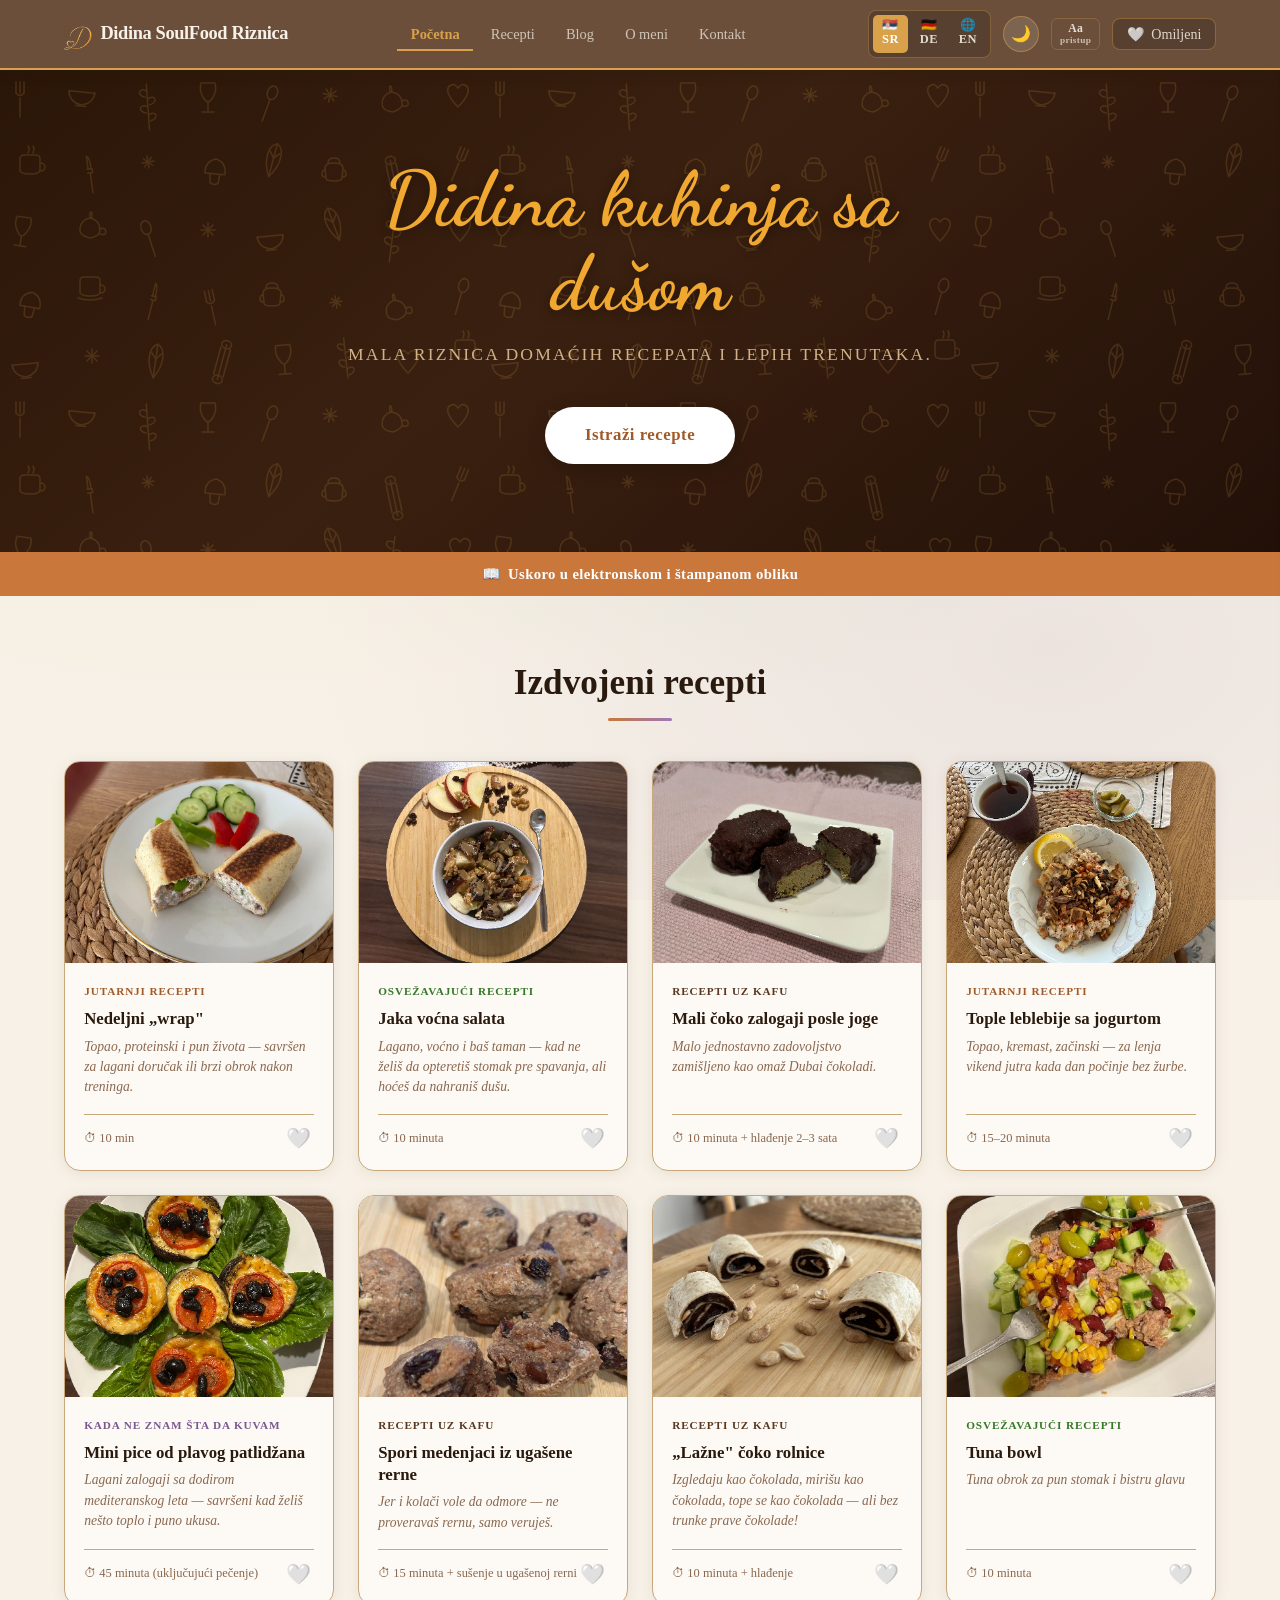
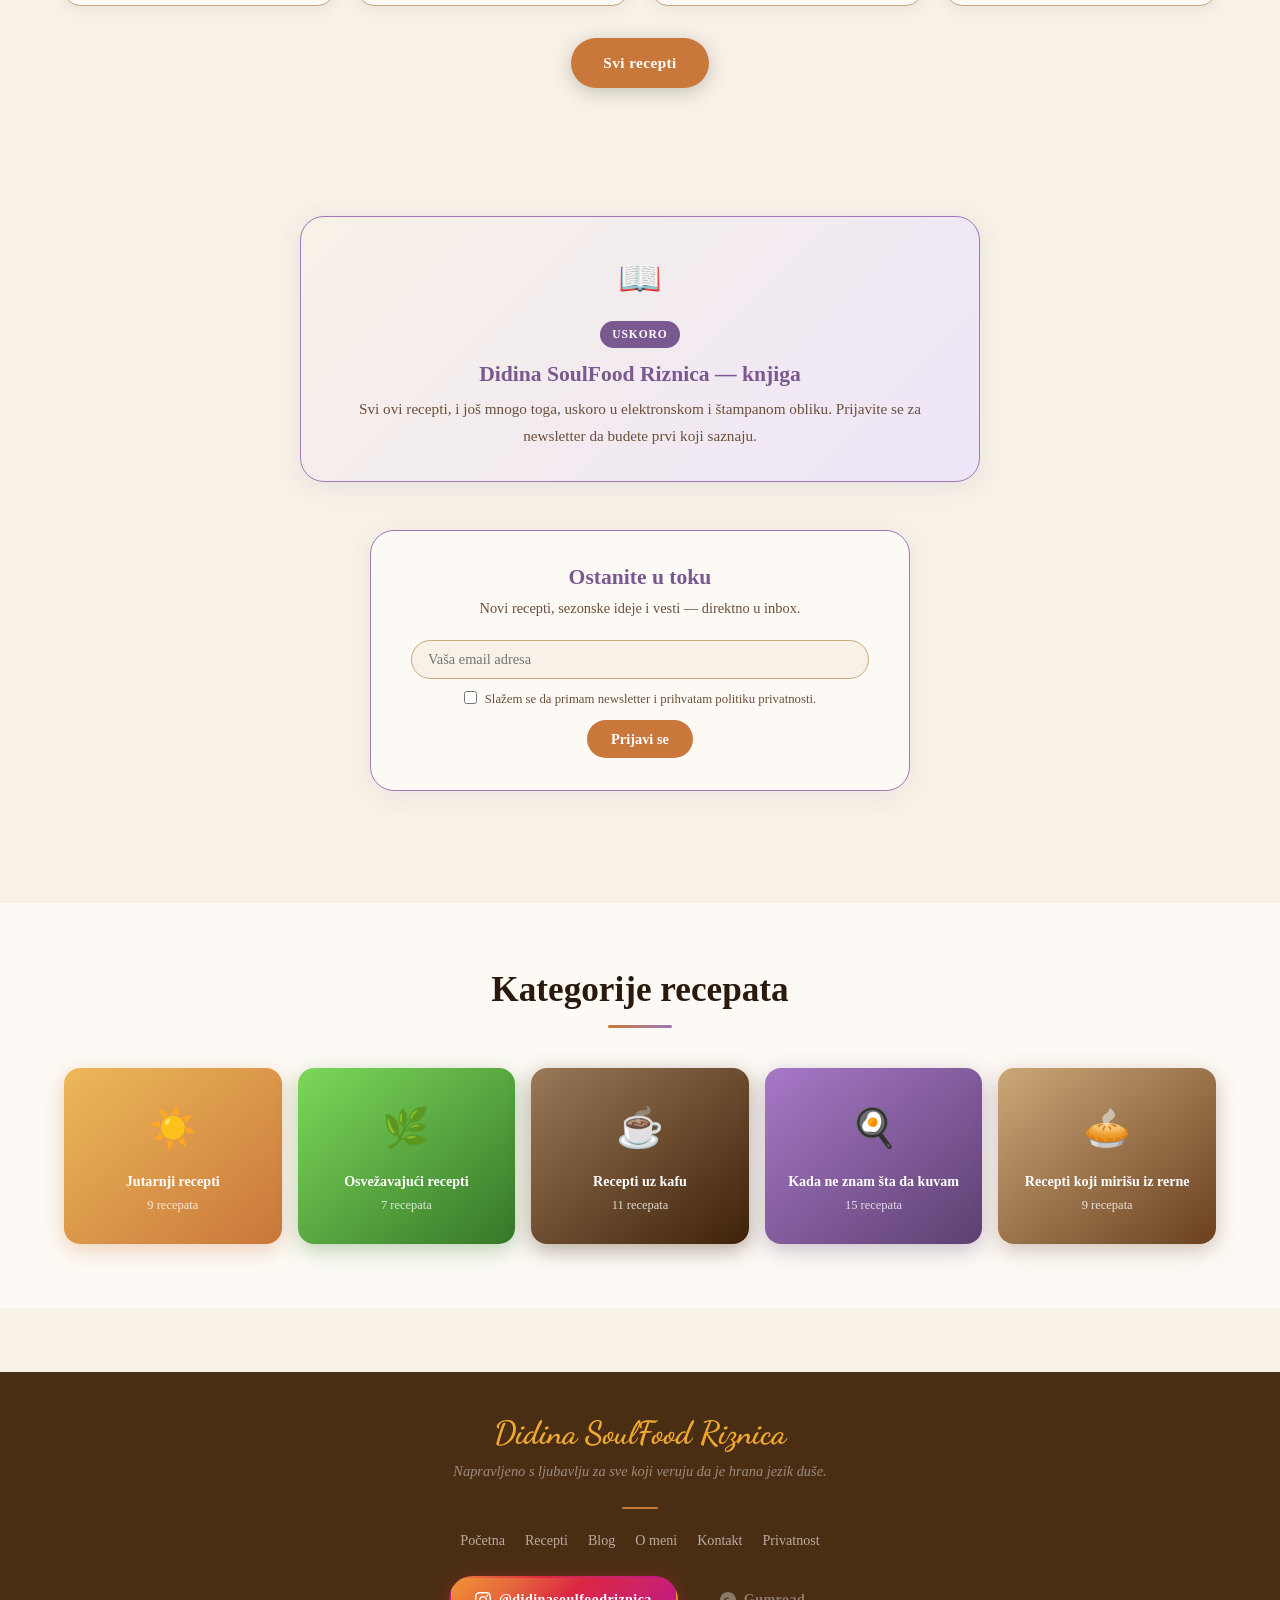
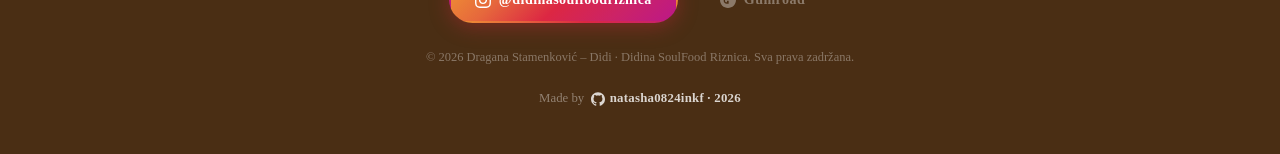
==== index.html @ 76495c23 "deploy: natasha0824inkf/didina-soulfood-riznica@56d31d693832c841f459e941beb4d8471bcb9525" ====
<!DOCTYPE html>
<html lang="sr">
<head>
  <meta charset="UTF-8">
  <meta name="viewport" content="width=device-width, initial-scale=1.0">
  <title>Didina SoulFood Riznica</title>
  <meta name="description" content="Mala riznica domaćih recepata i lepih trenutaka.">
  <link rel="preconnect" href="https://fonts.googleapis.com">
  <link rel="preconnect" href="https://fonts.gstatic.com" crossorigin>
  <link href="https://fonts.googleapis.com/css2?family=Dancing+Script:wght@700&display=swap" rel="stylesheet">
  <link rel="stylesheet" href="css/style.css?v=14">
  <link rel="stylesheet" href="css/responsive.css?v=56d31d693832c841f459e941beb4d8471bcb9525">
  <script>if(localStorage.getItem('didina-theme')==='dark'||(!localStorage.getItem('didina-theme')&&window.matchMedia('(prefers-color-scheme:dark)').matches))document.documentElement.classList.add('dark-mode');</script>
  <style>.site-header{background:#6B4F3A;border-bottom:2px solid #D8A14A;position:sticky;top:0;z-index:100}.nav-links a{color:rgba(247,241,231,.72);border-bottom:2px solid transparent}.nav-links a.active{color:#D8A14A;border-bottom-color:#D8A14A;font-weight:600}html.dark-mode .site-header{background:#1A1208}</style>
</head>
<body>

<!-- HEADER -->
<header class="site-header">
  <nav class="nav-container">
    <a href="index.html" class="nav-logo" aria-label="Didina SoulFood Riznica">
      <img src="assets/images/logo.svg?v=56d31d693832c841f459e941beb4d8471bcb9525" alt="" class="nav-logo-img" aria-hidden="true">
      <span class="nav-logo-main">Didina SoulFood Riznica</span>
    </a>

    <button class="hamburger" id="hamburger" aria-label="Meni" aria-expanded="false">
      <span class="hamburger-line"></span>
      <span class="hamburger-line"></span>
      <span class="hamburger-line"></span>
    </button>

    <ul class="nav-links" id="navLinks">
      <li><a href="index.html"   class="active" data-i18n="nav_home">Početna</a></li>
      <li><a href="recipes.html" data-i18n="nav_recipes">Recepti</a></li>
      <li><a href="blog.html"    data-i18n="nav_blog">Blog</a></li>
      <li><a href="about.html"   data-i18n="nav_about">O meni</a></li>
      <li><a href="contact.html" data-i18n="nav_contact">Kontakt</a></li>
    </ul>

    <div class="nav-right">
      <div class="lang-switcher" role="group" aria-label="Izbor jezika">
        <button class="lang-btn active" data-lang="sr"><span class="lang-flag">🇷🇸</span>SR</button>
        <button class="lang-btn"        data-lang="de"><span class="lang-flag">🇩🇪</span>DE</button>
        <button class="lang-btn"        data-lang="en"><span class="lang-flag">🌐</span>EN</button>
      </div>
      <button class="theme-toggle" aria-label="Toggle theme">🌙</button>
      <div class="a11y-wrap">
        <button class="a11y-btn" id="a11yBtn" aria-label="Accessibility options" aria-expanded="false" aria-controls="a11yPanel">
          <span class="a11y-icon">Aa</span>
          <span class="a11y-sub" data-i18n="a11y_btn_label">pristup</span>
        </button>
        <div class="a11y-panel" id="a11yPanel" role="dialog" aria-label="Accessibility options">
          <div class="a11y-panel-title" data-i18n="a11y_panel_title">Pristupačnost</div>
          <div class="a11y-font-row">
            <span class="a11y-font-label" data-i18n="a11y_font_size">Veličina teksta</span>
            <div class="a11y-font-pills">
              <button class="a11y-font-pill sm" data-size="sm" aria-label="Small text">A</button>
              <button class="a11y-font-pill md active" data-size="md" aria-label="Medium text">A</button>
              <button class="a11y-font-pill lg" data-size="lg" aria-label="Large text">A</button>
            </div>
          </div>
          <div class="a11y-toggle-row">
            <span class="a11y-toggle-icon" aria-hidden="true">🎨</span>
            <div class="a11y-toggle-text">
              <div class="a11y-toggle-name" data-i18n="a11y_colorblind">Mod za daltoniste</div>
              <div class="a11y-toggle-desc" data-i18n="a11y_colorblind_desc">Bez crveno-zelenih kontrasta</div>
            </div>
            <button class="a11y-switch" id="colorblindSwitch" role="switch" aria-checked="false"></button>
          </div>
          <div class="a11y-toggle-row">
            <span class="a11y-toggle-icon" aria-hidden="true">🧘</span>
            <div class="a11y-toggle-text">
              <div class="a11y-toggle-name" data-i18n="a11y_focus">Fokus mod</div>
              <div class="a11y-toggle-desc" data-i18n="a11y_focus_desc">Manje smetnji, lakše čitanje</div>
            </div>
            <button class="a11y-switch" id="fokusSwitch" role="switch" aria-checked="false"></button>
          </div>
          <div class="a11y-panel-note" data-i18n="a11y_saved">Podešavanja se čuvaju automatski.</div>
        </div>
      </div>
      <button class="favorites-btn" aria-label="Omiljeni recepti">
        🤍 <span class="favorites-btn-label" data-i18n="nav_favorites">Omiljeni</span>
        <span class="fav-count" aria-live="polite">0</span>
      </button>
    </div>
  </nav>
</header>

<!-- HERO -->
<section class="hero" aria-label="Naslovna sekcija">
  <div class="hero-content">
    <h1 data-i18n="hero_title">Didina SoulFood Riznica</h1>
    <p class="hero-subtitle" data-i18n="hero_subtitle">Mala riznica domaćih recepata i lepih trenutaka.</p>
    <a href="recipes.html" class="hero-cta" data-i18n="hero_cta">Istraži recepte</a>
  </div>
</section>

<div class="book-teaser-bar">
  <span>📖</span>
  <span data-i18n="book_teaser">Uskoro u elektronskom i štampanom obliku</span>
</div>

<!-- FEATURED RECIPES -->
<section class="section" aria-labelledby="featured-heading">
  <div class="container">
    <div class="section-title">
      <h2 id="featured-heading" data-i18n="featured_title">Izdvojeni recepti</h2>
    </div>
    <div class="recipe-grid" id="featuredGrid"></div>
    <div style="text-align:center;margin-top:2rem">
      <a href="recipes.html" class="hero-cta" style="background:var(--coral);color:#fff;font-size:.95rem;padding:.75rem 2rem" data-i18n="all_recipes">Svi recepti</a>
    </div>
  </div>
</section>

<!-- BOOK BANNER + NEWSLETTER -->
<section class="section">
  <div class="container">
    <div class="book-banner">
      <div class="book-banner-emoji">📖</div>
      <div class="book-banner-badge" data-i18n="book_coming">Uskoro</div>
      <h3 data-i18n="book_title">Didina SoulFood Riznica — knjiga</h3>
      <p data-i18n="book_desc">Svi ovi recepti, i još mnogo toga, uskoro u elektronskom i štampanom obliku. Prijavite se za newsletter da budete prvi koji saznaju.</p>
    </div>
    <div class="newsletter-section">
      <h3 data-i18n="newsletter_title">Ostanite u toku</h3>
      <p data-i18n="newsletter_desc">Novi recepti, sezonske ideje i vesti — direktno u inbox.</p>
      <form class="newsletter-form" id="newsletterForm"
            action="https://eb92a696.sibforms.com/serve/[base64]"
            method="POST"
            data-type="subscription">
        <input type="email" class="newsletter-input" name="EMAIL"
               data-i18n-placeholder="newsletter_placeholder" placeholder="Vaša email adresa" required>
        <input type="text" name="email_address_check" value="" style="display:none">
        <input type="hidden" name="locale" value="de">
        <div class="form-success newsletter-success" id="newsletterSuccess" role="alert" style="display:none"></div>
        <label class="newsletter-gdpr">
          <input type="checkbox" name="CAPTCHA" value="1" required>
          <span data-i18n="newsletter_gdpr">Slažem se da primam newsletter i prihvatam politiku privatnosti.</span>
        </label>
        <button type="submit" class="newsletter-btn" data-i18n="newsletter_btn">Prijavi se</button>
      </form>
    </div>
  </div>
</section>

<!-- CATEGORIES -->
<section class="section" style="background:var(--warm-white)" aria-labelledby="categories-heading">
  <div class="container">
    <div class="section-title">
      <h2 id="categories-heading" data-i18n="categories_title">Kategorije recepata</h2>
    </div>
    <div class="categories-grid" id="categoriesGrid"></div>
  </div>
</section>

<!-- FOOTER -->
<footer class="site-footer">
  <div class="footer-content">
    <div class="footer-logo">Didina SoulFood Riznica</div>
    <p class="footer-tagline" data-i18n="footer_text">Napravljeno s ljubavlju za sve koji veruju da je hrana jezik duše.</p>
    <div class="footer-divider"></div>
    <nav class="footer-nav" aria-label="Footer navigacija">
      <a href="index.html"   data-i18n="nav_home">Početna</a>
      <a href="recipes.html" data-i18n="nav_recipes">Recepti</a>
      <a href="blog.html"    data-i18n="nav_blog">Blog</a>
      <a href="about.html"   data-i18n="nav_about">O meni</a>
      <a href="contact.html" data-i18n="nav_contact">Kontakt</a>
      <a href="privacy.html" data-i18n="nav_privacy">Privatnost</a>
    </nav>
    <div class="footer-social">
      <a href="https://www.instagram.com/didinasoulfoodriznica" target="_blank" rel="noopener" class="footer-social-link">
        <svg width="16" height="16" viewBox="0 0 24 24" fill="currentColor"><path d="M12 2.163c3.204 0 3.584.012 4.85.07 3.252.148 4.771 1.691 4.919 4.919.058 1.265.069 1.645.069 4.849 0 3.205-.012 3.584-.069 4.849-.149 3.225-1.664 4.771-4.919 4.919-1.266.058-1.644.07-4.85.07-3.204 0-3.584-.012-4.849-.07-3.26-.149-4.771-1.699-4.919-4.92-.058-1.265-.07-1.644-.07-4.849 0-3.204.013-3.583.07-4.849.149-3.227 1.664-4.771 4.919-4.919 1.266-.057 1.645-.069 4.849-.069zm0-2.163c-3.259 0-3.667.014-4.947.072-4.358.2-6.78 2.618-6.98 6.98-.059 1.281-.073 1.689-.073 4.948 0 3.259.014 3.668.072 4.948.2 4.358 2.618 6.78 6.98 6.98 1.281.058 1.689.072 4.948.072 3.259 0 3.668-.014 4.948-.072 4.354-.2 6.782-2.618 6.979-6.98.059-1.28.073-1.689.073-4.948 0-3.259-.014-3.667-.072-4.947-.196-4.354-2.617-6.78-6.979-6.98-1.281-.059-1.69-.073-4.949-.073zm0 5.838c-3.403 0-6.162 2.759-6.162 6.162s2.759 6.163 6.162 6.163 6.162-2.759 6.162-6.163c0-3.403-2.759-6.162-6.162-6.162zm0 10.162c-2.209 0-4-1.79-4-4 0-2.209 1.791-4 4-4s4 1.791 4 4c0 2.21-1.791 4-4 4zm6.406-11.845c-.796 0-1.441.645-1.441 1.44s.645 1.44 1.441 1.44c.795 0 1.439-.645 1.439-1.44s-.644-1.44-1.439-1.44z"/></svg>
        @didinasoulfoodriznica
      </a>
      <a href="javascript:void(0)" class="footer-social-link" style="opacity:.5;cursor:default" aria-label="Gumroad">
        <svg width="16" height="16" viewBox="0 0 24 24" fill="currentColor"><path d="M12 0C5.373 0 0 5.373 0 12s5.373 12 12 12 12-5.373 12-12S18.627 0 12 0zm.5 17.5H10c-2.485 0-4.5-2.015-4.5-4.5S7.515 8.5 10 8.5h2.5v2H10c-1.381 0-2.5 1.119-2.5 2.5S8.619 15.5 10 15.5h.5V13H13v4.5h-.5z"/></svg>
        Gumroad
      </a>

    </div>
    <p class="footer-copy">© 2026 Dragana Stamenković – Didi · Didina SoulFood Riznica. <span data-i18n="footer_rights">Sva prava zadržana.</span></p>
    <div class="footer-powered">
      Made by
      <a href="https://github.com/natasha0824inkf" target="_blank" rel="noopener">
        <svg width="14" height="14" viewBox="0 0 24 24" fill="currentColor"><path d="M12 .297c-6.63 0-12 5.373-12 12 0 5.303 3.438 9.8 8.205 11.385.6.113.82-.258.82-.577 0-.285-.01-1.04-.015-2.04-3.338.724-4.042-1.61-4.042-1.61C4.422 18.07 3.633 17.7 3.633 17.7c-1.087-.744.084-.729.084-.729 1.205.084 1.838 1.236 1.838 1.236 1.07 1.835 2.809 1.305 3.495.998.108-.776.417-1.305.76-1.605-2.665-.3-5.466-1.332-5.466-5.93 0-1.31.465-2.38 1.235-3.22-.135-.303-.54-1.523.105-3.176 0 0 1.005-.322 3.3 1.23.96-.267 1.98-.399 3-.405 1.02.006 2.04.138 3 .405 2.28-1.552 3.285-1.23 3.285-1.23.645 1.653.24 2.873.12 3.176.765.84 1.23 1.91 1.23 3.22 0 4.61-2.805 5.625-5.475 5.92.42.36.81 1.096.81 2.22 0 1.606-.015 2.896-.015 3.286 0 .315.21.69.825.57C20.565 22.092 24 17.592 24 12.297c0-6.627-5.373-12-12-12"/></svg>
        natasha0824inkf · 2026
      </a>
    </div>
  </div>
</footer>

<!-- FAVORITES PANEL -->
<aside class="favorites-panel" id="favoritesPanel" aria-label="Omiljeni recepti">
  <div class="favorites-panel-header">
    <span class="favorites-panel-title" data-i18n="favorites_title">Moji omiljeni recepti</span>
    <button class="close-favorites-btn" id="closeFavPanel" aria-label="Zatvori">×</button>
  </div>
  <div class="favorites-list" id="favoritesList"></div>
</aside>

<!-- MODAL -->
<div class="modal-overlay" id="modalOverlay" role="dialog" aria-modal="true" aria-labelledby="modalTitle">
  <div class="modal" tabindex="-1">
    <div class="modal-header">
      <button class="modal-close" id="closeModal" aria-label="Zatvori recept">×</button>
      <div class="modal-category-badge" id="modalCategory"></div>
      <h2 class="modal-title" id="modalTitle"></h2>
      <p class="modal-subtitle" id="modalSubtitle"></p>
    </div>
    <div id="modalHeroImage" class="modal-hero-image" hidden></div>
    <div class="modal-body">
      <div class="modal-meta-item" id="modalTime"></div>
      <blockquote class="modal-comment" id="modalComment" hidden></blockquote>
      <h3 class="modal-section-title" data-i18n="ingredients">Sastojci</h3>
      <ul class="ingredients-list" id="modalIngredients"></ul>
      <h3 class="modal-section-title" data-i18n="instructions">Priprema</h3>
      <ol class="instructions-list" id="modalInstructions"></ol>
      <div class="modal-actions">
        <button class="modal-fav-btn" id="modalFavBtn">🤍 <span data-i18n="add_favorite">Dodaj u omiljene</span></button>
        <button class="modal-share-btn" id="modalShareBtn">↗ <span data-i18n="share_recipe">Podeli recept</span></button>
      </div>
      <div class="modal-nav">
        <button class="modal-nav-btn" id="modalPrevBtn">← <span data-i18n="prev_recipe">Prethodni</span></button>
        <button class="modal-nav-btn" id="modalNextBtn"><span data-i18n="next_recipe">Sledeći</span> →</button>
      </div>
    </div>
  </div>
</div>

<script src="js/translations.js?v=4"></script>
<script src="js/recipes-data.js?v=3"></script>
<script src="js/main.js?v=3"></script>
</body>
</html>
---- css/style.css ----
/* ---- DESIGN TOKENS ---- */
:root {
  --coral:       #C9773A;
  --coral-light: #D8A14A;
  --coral-dark:  #A05A28;
  --coral-bg:    #EFE6D6;
  --plum:        #7A5890;
  --plum-light:  #9E78B8;
  --plum-dark:   #5D4070;
  --plum-bg:     #EEE5F8;
  --teal:        #4FA83A;
  --teal-light:  #6DC255;
  --teal-dark:   #357828;
  --teal-bg:     #C8EABC;
  --cream:       #F7F1E7;
  --warm-white:  #FDFAF5;
  --text-dark:   #2A1A0E;
  --text-mid:    #6B4F3A;
  --text-light:  #8A6850;
  --border:      #C8A87A;
  --shadow-sm:   0 2px 12px rgba(42,26,14,.10);
  --shadow-md:   0 6px 30px rgba(42,26,14,.16);
  --shadow-lg:   0 16px 56px rgba(42,26,14,.24);
  --r-sm:  8px;
  --r-md:  16px;
  --r-lg:  24px;
  --ease:  .25s ease;
}

/* ---- DARK MODE (class-based — set by JS, follows system or manual toggle) ---- */
html.dark-mode {
  --coral:       #D8814A;
  --coral-light: #E8A050;
  --coral-dark:  #B06030;
  --coral-bg:    #2A1E10;
  --plum:        #9E78B8;
  --plum-light:  #B898D0;
  --plum-dark:   #7A5890;
  --plum-bg:     #1E1228;
  --teal:        #7DD862;
  --teal-light:  #9AE882;
  --teal-dark:   #5AB840;
  --teal-bg:     #152E10;
  --cream:       #1A1208;
  --warm-white:  #221808;
  --text-dark:   #F0E8D8;
  --text-mid:    #C8A070;
  --text-light:  #9A7850;
  --border:      #3A2810;
  --shadow-sm:   0 2px 12px rgba(0,0,0,.40);
  --shadow-md:   0 6px 30px rgba(0,0,0,.55);
  --shadow-lg:   0 16px 56px rgba(0,0,0,.70);
}

html.dark-mode .site-header { background: #1A1208; border-bottom-color: var(--coral-light); }

html.dark-mode .hero {
  background: linear-gradient(140deg, #180C04 0%, #221008 45%, #120804 100%);
}
html.dark-mode .page-hero-recipes { background: linear-gradient(140deg, #180C04, #221008 55%, #120804); }
html.dark-mode .page-hero-about   { background: linear-gradient(140deg, #120804, #180C04 55%, #221008); }
html.dark-mode .page-hero-contact { background: linear-gradient(140deg, #221008, #180C04 60%, #0E0602); }
html.dark-mode .page-hero-blog    { background: linear-gradient(140deg, #180C04, #221008 55%, #120804); }

html.dark-mode .cat-card-morning    { background: linear-gradient(140deg, #C07838, #5A2E08); box-shadow: 0 6px 22px rgba(192,120,56,.22); }
html.dark-mode .cat-card-refreshing { background: linear-gradient(140deg, #5DA840, #1E4010); box-shadow: 0 6px 22px rgba(93,168,64,.28); }
html.dark-mode .cat-card-coffee     { background: linear-gradient(140deg, #705040, #2A1408); box-shadow: 0 6px 22px rgba(0,0,0,.40); }
html.dark-mode .cat-card-dunno      { background: linear-gradient(140deg, #8860A8, #3A2050); box-shadow: 0 6px 22px rgba(93,64,112,.28); }
html.dark-mode .cat-card-oven       { background: linear-gradient(140deg, #A07848, #4A2808); box-shadow: 0 6px 22px rgba(106,64,32,.25); }

html.dark-mode .recipe-card          { background: #221808; border-color: var(--border); }
html.dark-mode .search-filter-bar    { background: #221808; border-color: var(--border); }
html.dark-mode .search-input         { background: #1A1208; color: var(--text-dark); border-color: var(--border); }
html.dark-mode .about-block          { background: #221808; border-color: var(--border); }
html.dark-mode .contact-form         { background: #221808; border-color: var(--border); }
html.dark-mode .form-input,
html.dark-mode .form-textarea        { background: #1A1208; color: var(--text-dark); border-color: var(--border); }
html.dark-mode .modal                { background: #221808; }
html.dark-mode .modal-header         { border-bottom-color: var(--border); }
html.dark-mode .modal-close          { background: #1A1208; border-color: var(--border); color: var(--text-dark); }
html.dark-mode .favorites-panel      { background: #221808; border-left-color: var(--border); }
html.dark-mode .fav-item             { border-bottom-color: var(--border); }
html.dark-mode .value-item           { background: #1A1208; border-color: var(--border); }
html.dark-mode .filter-btn           { background: #221808; border-color: var(--border); color: var(--text-dark); }
html.dark-mode .lang-switcher        { background: #1A1208; border-color: var(--border); }
html.dark-mode .favorites-btn        { background: var(--teal-bg); border-color: var(--teal-dark); }
html.dark-mode .contact-social-notion { background: #2A2010; }
html.dark-mode .form-success         { background: var(--teal-bg); border-color: var(--teal-dark); color: var(--teal-light); }
/* Footer keeps a true-dark background regardless of theme */
html.dark-mode .site-footer          { background: #2A1608; }
html.dark-mode .newsletter-section   { background: #180E24; border-color: var(--plum-dark); box-shadow: 0 4px 24px rgba(122,88,144,.15); }
html.dark-mode .newsletter-section h3 { color: var(--plum-light); }
html.dark-mode .newsletter-input     { background: #120A1E; color: var(--text-dark); border-color: var(--plum-dark); }
html.dark-mode .book-banner          { background: linear-gradient(135deg, #1E1228, #120A1E); border-color: var(--plum-dark); box-shadow: 0 4px 24px rgba(122,88,144,.18); }

/* ---- RESET ---- */
html:not(.ready) *, html:not(.ready) *::before, html:not(.ready) *::after { transition: none !important; }
*, *::before, *::after { box-sizing: border-box; margin: 0; padding: 0; }
html { scroll-behavior: smooth; }
body {
  font-family: Georgia, 'Times New Roman', serif;
  background: var(--cream);
  background-image:
    radial-gradient(ellipse at 18% 18%, rgba(216,161,74,.13) 0%, transparent 52%),
    radial-gradient(ellipse at 82% 72%, rgba(122,88,144,.09) 0%, transparent 50%),
    radial-gradient(ellipse at 55% 42%, rgba(79,168,58,.08) 0%, transparent 44%);
  background-attachment: fixed;
  color: var(--text-dark);
  line-height: 1.7;
  min-height: 100vh;
}
html.dark-mode body {
  background-image:
    radial-gradient(ellipse at 18% 18%, rgba(216,161,74,.05) 0%, transparent 52%),
    radial-gradient(ellipse at 82% 72%, rgba(122,88,144,.08) 0%, transparent 50%),
    radial-gradient(ellipse at 30% 75%, rgba(125,216,98,.05) 0%, transparent 44%);
}
h1,h2,h3,h4 { font-family: Georgia, serif; line-height: 1.3; }
h1 { font-size: clamp(1.8rem,4vw,3rem); }
h2 { font-size: clamp(1.4rem,3vw,2.2rem); }
h3 { font-size: clamp(1.05rem,2vw,1.35rem); }
p  { color: var(--text-mid); line-height: 1.8; }
a  { color: inherit; text-decoration: none; transition: color var(--ease); }
button { font-family: inherit; }
img { display: block; max-width: 100%; }
ul,ol { list-style: none; }

/* ---- HEADER & NAV ---- */
.site-header {
  background: #6B4F3A;
  border-bottom: 2px solid #D8A14A;
  position: sticky; top: 0; z-index: 100;
  box-shadow: 0 2px 12px rgba(42,26,14,.25);
}
.nav-container {
  max-width: 1200px; margin: 0 auto;
  padding: 0 1.5rem;
  display: flex; align-items: center; justify-content: space-between;
  height: 68px; gap: 1rem;
}
.nav-logo { display: flex; flex-direction: row; align-items: center; gap: .55rem; line-height: 1.15; }
.nav-logo-img  { height: 36px; width: auto; flex-shrink: 0; }
.nav-logo-main { font-size: 1.15rem; font-weight: bold; color: #F7F1E7; letter-spacing: -.02em; }
.nav-links {
  display: flex; align-items: center; gap: .25rem;
}
.nav-links a {
  padding: .4rem .85rem;
  font-size: .9rem; color: rgba(247,241,231,.72);
  border-bottom: 2px solid transparent;
}
.nav-links a:hover  { color: #F7F1E7; border-bottom-color: rgba(216,161,74,.55); }
.nav-links a.active { color: #D8A14A; border-bottom-color: #D8A14A; font-weight: 600; }
.nav-right { display: flex; align-items: center; gap: .75rem; }

/* Language switcher */
.lang-switcher {
  display: flex; gap: .2rem;
  background: rgba(0,0,0,.18); padding: .25rem;
  border-radius: var(--r-sm); border: 1px solid rgba(216,161,74,.35);
}
.lang-btn {
  border: none; background: none;
  padding: .22rem .55rem; border-radius: 5px;
  font-size: .78rem; font-weight: bold; color: rgba(247,241,231,.88);
  cursor: pointer; transition: all var(--ease); letter-spacing: .04em;
  display: flex; flex-direction: column; align-items: center; gap: .05rem;
  border-bottom: 2px solid transparent;
}
.lang-flag { font-size: 1em; opacity: .88; line-height: 1; }
.lang-btn:hover { color: #D8A14A; }
.lang-btn.active { background: #D8A14A; color: #fff; border-bottom-color: rgba(216,161,74,.5); }

/* Accessibility button & panel */
.a11y-wrap { position: relative; }
.a11y-btn {
  background: none; border: 1px solid rgba(216,161,74,.28); cursor: pointer;
  color: rgba(247,241,231,.88); padding: .26rem .5rem; border-radius: 6px;
  font-size: .73rem; font-weight: 700; letter-spacing: .02em;
  display: flex; flex-direction: column; align-items: center; gap: .04rem; line-height: 1;
  transition: all var(--ease);
}
.a11y-btn .a11y-sub { font-size: .58rem; opacity: .78; letter-spacing: .04em; }
.a11y-btn:hover, .a11y-btn[aria-expanded="true"] {
  border-color: rgba(216,161,74,.7); background: rgba(216,161,74,.12); color: #D8A14A;
}
.a11y-panel {
  display: none; position: absolute; top: calc(100% + .6rem); right: 0;
  background: #fff8f0; border: 1px solid rgba(216,161,74,.3); border-radius: 12px;
  box-shadow: 0 8px 32px rgba(0,0,0,.14); padding: 1.1rem 1.2rem 1.2rem;
  width: 248px; z-index: 200;
}
.a11y-panel.open { display: block; }
html.dark-mode .a11y-panel {
  background: #231808; border-color: rgba(216,161,74,.22); box-shadow: 0 8px 32px rgba(0,0,0,.5);
}
.a11y-panel-title {
  font-size: .65rem; font-weight: 700; letter-spacing: .08em; text-transform: uppercase;
  color: var(--gold); margin-bottom: .85rem;
  display: flex; align-items: center; gap: .4rem;
}
.a11y-panel-title::after { content: ''; flex: 1; height: 1px; background: rgba(216,161,74,.3); }
.a11y-font-row { display: flex; align-items: center; gap: .5rem; margin-bottom: .9rem; }
.a11y-font-label { font-size: .7rem; font-weight: 600; flex: 1; color: #4a3520; }
html.dark-mode .a11y-font-label { color: #f0e8d8; }
.a11y-font-pills { display: flex; gap: .2rem; }
.a11y-font-pill {
  border: 1.5px solid rgba(216,161,74,.35); background: none; cursor: pointer;
  border-radius: 5px; padding: .18rem .45rem; color: #4a3520; font-weight: 700; transition: all .15s;
}
html.dark-mode .a11y-font-pill { color: #f0e8d8; border-color: rgba(216,161,74,.25); }
.a11y-font-pill.active { background: #D8A14A; border-color: #D8A14A; color: #fff; }
.a11y-font-pill.sm { font-size: .6rem; }
.a11y-font-pill.md { font-size: .73rem; }
.a11y-font-pill.lg { font-size: .9rem; }
.a11y-toggle-row {
  display: flex; align-items: center; gap: .65rem;
  padding: .6rem 0; border-top: 1px solid rgba(216,161,74,.2);
}
.a11y-toggle-icon { font-size: 1rem; flex-shrink: 0; }
.a11y-toggle-text { flex: 1; }
.a11y-toggle-name { font-size: .72rem; font-weight: 600; color: #4a3520; line-height: 1.2; }
.a11y-toggle-desc { font-size: .6rem; color: #7a6248; line-height: 1.3; margin-top: .1rem; }
html.dark-mode .a11y-toggle-name { color: #f0e8d8; }
html.dark-mode .a11y-toggle-desc { color: #a89070; }
.a11y-switch {
  width: 34px; height: 19px; background: #c8b89a; border-radius: 10px;
  flex-shrink: 0; cursor: pointer; position: relative; transition: background .2s; border: none;
}
html.dark-mode .a11y-switch { background: #5a4a34; }
.a11y-switch::after {
  content: ''; position: absolute; top: 2px; left: 2px;
  width: 15px; height: 15px; border-radius: 50%; background: #fff;
  transition: transform .2s; box-shadow: 0 1px 3px rgba(0,0,0,.25);
}
.a11y-switch.on { background: #D8A14A; }
.a11y-switch.on::after { transform: translateX(15px); }
.a11y-panel-note { font-size: .58rem; text-align: center; margin-top: .85rem; line-height: 1.4; color: #7a6248; }
html.dark-mode .a11y-panel-note { color: #a89070; }

/* Colorblind mode palette overrides */
html.colorblind-mode {
  --coral: #0072B2;
  --teal: #E69F00;
  --teal-dark: #CC8800;
  --teal-bg: rgba(230,159,0,.12);
}
html.colorblind-mode .hero-cta,
html.colorblind-mode .modal-fav-btn { background: #0072B2; }

/* Focus (calm) mode */
html.fokus-mod *, html.fokus-mod *::before, html.fokus-mod *::after {
  animation-duration: .001ms !important; transition-duration: .001ms !important;
}
html.fokus-mod .book-teaser-bar { display: none; }
html.fokus-mod .section { padding-block: 2.5rem; }

/* Dynamic font size */
html[data-font-size="sm"] { font-size: 14px; }
html[data-font-size="lg"] { font-size: 19px; }

/* Favorites button */
.favorites-btn {
  display: flex; align-items: center; gap: .4rem;
  padding: .38rem .85rem;
  background: rgba(0,0,0,.18); color: rgba(247,241,231,.85);
  border: 1.5px solid rgba(216,161,74,.40); border-radius: var(--r-sm);
  cursor: pointer; font-size: .88rem;
  transition: all var(--ease);
}
.favorites-btn:hover { background: rgba(0,0,0,.32); color: #F7F1E7; border-color: #D8A14A; }
.fav-count {
  background: #D8A14A; color: #fff; border-radius: 50%;
  width: 20px; height: 20px; font-size: .7rem;
  display: none; align-items: center; justify-content: center; font-weight: bold;
}

/* Hamburger */
.hamburger {
  display: none; background: none; border: none;
  cursor: pointer; padding: .4rem; flex-direction: column; gap: 5px;
}
.hamburger-line {
  display: block; width: 22px; height: 2px;
  background: rgba(247,241,231,.85); border-radius: 2px;
  transition: transform .25s ease, opacity .25s ease;
}

/* ---- SHARED LAYOUT ---- */
.container { max-width: 1200px; margin: 0 auto; padding: 0 1.5rem; }
.section    { padding: 4rem 0; }

.section-title { text-align: center; margin-bottom: 2.5rem; }
.section-title h2 { color: var(--text-dark); margin-bottom: .5rem; }
.section-title p  { font-style: italic; color: var(--text-light); }
.section-title::after {
  content: ''; display: block; width: 64px; height: 3px;
  background: linear-gradient(90deg, var(--coral), var(--plum-light));
  margin: .75rem auto 0; border-radius: 2px;
}

/* ---- HERO ---- */
.hero {
  background: linear-gradient(140deg, #2A1608 0%, #3A2010 45%, #221008 100%);
  padding: 5.5rem 2rem; text-align: center; position: relative; overflow: hidden;
}
.hero::before {
  content: '';
  position: absolute; inset: 0;
  background: url('../assets/images/header-pattern.svg') repeat;
  background-size: 480px 320px;
  opacity: .55;
  pointer-events: none;
}
.hero-content { position: relative; z-index: 1; max-width: 700px; margin: 0 auto; }
.hero h1 {
  font-family: 'Dancing Script', cursive;
  color: #F0A830; font-size: clamp(2.8rem,7vw,4.8rem);
  font-weight: 700; margin-bottom: .75rem;
  text-shadow: 0 2px 12px rgba(0,0,0,.35);
  line-height: 1.1;
}
.hero-subtitle {
  color: rgba(240,210,160,.82); font-size: clamp(.85rem,1.8vw,1.1rem);
  margin-bottom: 2.25rem; letter-spacing: .12em; text-transform: uppercase;
  font-style: normal;
}
.hero-cta {
  display: inline-block; padding: .9rem 2.5rem;
  background: #fff; color: var(--coral-dark);
  border-radius: 50px; font-size: 1.05rem; font-weight: bold;
  letter-spacing: .03em; transition: all var(--ease);
  box-shadow: 0 4px 20px rgba(0,0,0,.2);
}
.hero-cta:hover { transform: translateY(-2px); box-shadow: 0 8px 30px rgba(0,0,0,.25); background: var(--cream); }

/* ---- RECIPE GRID ---- */
.recipe-grid {
  display: grid;
  grid-template-columns: repeat(4, 1fr);
  gap: 1.5rem;
}
@media (max-width: 1192px) { .recipe-grid { grid-template-columns: repeat(3, 1fr); } }
@media (max-width: 888px)  { .recipe-grid { grid-template-columns: repeat(2, 1fr); } }
@media (max-width: 560px)  { .recipe-grid { grid-template-columns: 1fr; } }

/* ---- RECIPE CARD ---- */
.recipe-card {
  background: var(--warm-white);
  border-radius: var(--r-md); overflow: hidden;
  box-shadow: 0 2px 14px rgba(107,79,58,.10); border: 1px solid var(--border);
  display: flex; flex-direction: column;
  cursor: pointer;
  transition: transform var(--ease), box-shadow var(--ease), border-color var(--ease);
}
.recipe-card:hover { transform: translateY(-5px); box-shadow: 0 14px 40px rgba(107,79,58,.18); border-color: var(--coral-light); }
.recipe-card:focus-visible { outline: 3px solid var(--coral); outline-offset: 2px; }

.recipe-card-thumb {
  width: 100%; aspect-ratio: 4/3;
  position: relative; overflow: hidden;
}
.card-emoji { font-size: 4rem; filter: drop-shadow(0 2px 4px rgba(0,0,0,.15)); }
.recipe-card-thumb.has-img { background: #f0ece8; }
.card-img { width: 100%; height: 100%; object-fit: cover; display: block; }

.recipe-card-body { padding: 1.2rem; flex: 1; display: flex; flex-direction: column; }
.recipe-card-category {
  font-size: .7rem; font-weight: bold; letter-spacing: .08em;
  text-transform: uppercase; margin-bottom: .45rem;
}
.recipe-card-title { font-size: 1.05rem; color: var(--text-dark); margin-bottom: .4rem; line-height: 1.3; }
.recipe-card-subtitle { font-size: .85rem; color: var(--text-light); font-style: italic; flex: 1; line-height: 1.5; }
.recipe-card-footer {
  display: flex; align-items: center; justify-content: space-between;
  margin-top: 1rem; padding-top: .7rem; border-top: 1px solid var(--border);
}
.recipe-card-time { font-size: .78rem; color: var(--text-light); }
.fav-toggle {
  background: none; border: none; cursor: pointer;
  font-size: 1.25rem; padding: .15rem;
  transition: transform var(--ease); line-height: 1;
}
.fav-toggle:hover { transform: scale(1.3); }

/* Category thumb gradients */
.cat-thumb-morning    { background: linear-gradient(135deg, #D8A14A, #C9773A); }
.cat-thumb-refreshing { background: linear-gradient(135deg, #6DC255, #357828); }
.cat-thumb-coffee     { background: linear-gradient(135deg, #8A6848, #5A3820); }
.cat-thumb-dunno      { background: linear-gradient(135deg, #A878C8, #5D4070); }
.cat-thumb-oven       { background: linear-gradient(135deg, #B89060, #7A5030); }

/* Category text colors */
.cat-color-morning    { color: #A05A28; }
.cat-color-refreshing { color: #357828; }
.cat-color-coffee     { color: #5A3820; }
.cat-color-dunno      { color: #7A5890; }
.cat-color-oven       { color: #8A6020; }

/* ---- CATEGORIES GRID ---- */
.categories-grid {
  display: grid;
  grid-template-columns: repeat(auto-fill, minmax(185px,1fr));
  gap: 1rem;
}
.category-card {
  border-radius: var(--r-md); padding: 1.75rem 1.25rem; text-align: center;
  cursor: pointer; color: #fff;
  transition: transform var(--ease), box-shadow var(--ease);
  text-decoration: none;
}
.category-card:hover { transform: translateY(-5px) scale(1.02); box-shadow: 0 16px 40px rgba(0,0,0,.25); filter: brightness(1.07); }
.category-card-emoji { font-size: 2.4rem; margin-bottom: .65rem; }
.category-card-name  { font-size: .88rem; font-weight: bold; line-height: 1.3; }
.category-card-count { font-size: .78rem; opacity: .8; margin-top: .3rem; }

.cat-card-morning    { background: linear-gradient(140deg,#EDB85A 0%,#C9773A 100%); box-shadow: 0 6px 22px rgba(201,119,58,.32); }
.cat-card-refreshing { background: linear-gradient(140deg,#7DD85A 0%,#357828 100%); box-shadow: 0 6px 22px rgba(53,120,40,.32); }
.cat-card-coffee     { background: linear-gradient(140deg,#9A7858 0%,#3E2208 100%); box-shadow: 0 6px 22px rgba(58,34,8,.38); }
.cat-card-dunno      { background: linear-gradient(140deg,#A878C8 0%,#5D4070 100%); box-shadow: 0 6px 22px rgba(93,64,112,.32); }
.cat-card-oven       { background: linear-gradient(140deg,#CCA878 0%,#6A4020 100%); box-shadow: 0 6px 22px rgba(106,64,32,.30); }

/* ---- SEARCH & FILTER ---- */
.search-filter-bar {
  background: var(--warm-white); border-radius: var(--r-md);
  padding: 1.5rem; margin-bottom: 1.75rem;
  border: 1px solid var(--border); box-shadow: var(--shadow-sm);
}
.search-input-wrapper { position: relative; margin-bottom: 1rem; }
.search-icon {
  position: absolute; left: 1rem; top: 50%; transform: translateY(-50%);
  font-size: 1rem; color: var(--text-light); pointer-events: none;
}
.search-input {
  width: 100%; padding: .8rem 1rem .8rem 2.8rem;
  border: 2px solid var(--border); border-radius: 50px;
  font-size: .95rem; font-family: inherit;
  background: var(--cream); color: var(--text-dark);
  transition: border-color var(--ease); outline: none;
}
.search-input:focus { border-color: var(--coral); }
.filter-buttons { display: flex; flex-wrap: wrap; gap: .5rem; }
.filter-btn {
  padding: .38rem 1rem; border-radius: 50px;
  border: 1.5px solid var(--border); background: var(--cream);
  color: var(--text-mid); font-size: .82rem;
  cursor: pointer; transition: all var(--ease); white-space: nowrap;
}
.filter-btn:hover { border-color: var(--coral-light); color: var(--coral); }
.filter-btn.active { background: var(--coral); color: #fff; border-color: var(--coral); }

.results-info { color: var(--text-light); font-size: .88rem; margin-bottom: 1.5rem; font-style: italic; }

.no-results { text-align: center; padding: 4rem 2rem; color: var(--text-light); }
.no-results-emoji { font-size: 3.5rem; margin-bottom: 1rem; }

/* ---- PAGE HERO (inner pages) ---- */
.page-hero {
  padding: 4.5rem 2rem; text-align: center; position: relative; overflow: hidden;
}
.page-hero::before {
  content: '';
  position: absolute; inset: 0;
  background: url('../assets/images/header-pattern.svg') repeat;
  background-size: 480px 320px;
  opacity: .55;
  pointer-events: none;
}
.page-hero h1 {
  font-family: 'Dancing Script', cursive;
  color: #F0A830; font-size: clamp(2.4rem,6vw,4rem);
  font-weight: 700; position: relative; z-index: 1;
  text-shadow: 0 2px 12px rgba(0,0,0,.35); line-height: 1.1;
}
.page-hero p  { color: rgba(240,210,160,.80); font-size: 1rem; margin-top: .6rem; position: relative; z-index: 1; letter-spacing: .1em; text-transform: uppercase; }
.page-hero-recipes  { background: linear-gradient(140deg,#2A1608,#3A2010 55%,#221008); }
.page-hero-about    { background: linear-gradient(140deg,#221008,#2A1608 55%,#3A2010); }
.page-hero-contact  { background: linear-gradient(140deg,#3A2010,#2A1608 60%,#1A0C04); }
.page-hero-blog     { background: linear-gradient(140deg,#2A1608,#3A2010 55%,#221008); }

/* ---- MODAL ---- */
.modal-overlay {
  position: fixed; inset: 0; z-index: 1000;
  background: rgba(44,36,34,.6); backdrop-filter: blur(4px);
  display: flex; align-items: center; justify-content: center; padding: 1rem;
  opacity: 0; visibility: hidden; transition: opacity var(--ease), visibility var(--ease);
}
.modal-overlay.open { opacity: 1; visibility: visible; }
.modal {
  background: var(--warm-white); border-radius: var(--r-lg);
  max-width: 700px; width: 100%; max-height: 90vh; overflow-y: auto;
  box-shadow: var(--shadow-lg);
  transform: translateY(16px); transition: transform var(--ease);
}
.modal-overlay.open .modal { transform: translateY(0); }

.modal-header {
  padding: 2rem 2rem 1.5rem; border-bottom: 1px solid var(--border);
  position: relative;
}
.modal-close {
  position: absolute; top: 1.2rem; right: 1.2rem;
  background: var(--cream); border: 1px solid var(--border);
  width: 34px; height: 34px; border-radius: 50%;
  cursor: pointer; font-size: 1.1rem;
  display: flex; align-items: center; justify-content: center;
  transition: all var(--ease); color: var(--text-mid);
}
.modal-close:hover { background: var(--coral); color: #fff; border-color: var(--coral); }

.modal-category-badge {
  display: inline-flex; align-items: center; gap: .4rem;
  font-size: .72rem; font-weight: bold; letter-spacing: .06em; text-transform: uppercase;
  color: var(--teal); background: var(--teal-bg);
  padding: .28rem .8rem; border-radius: 50px; margin-bottom: .7rem;
}
.modal-title    { font-size: clamp(1.25rem,3vw,1.75rem); color: var(--text-dark); margin-bottom: .45rem; }
.modal-subtitle { font-style: italic; color: var(--text-mid); font-size: .95rem; }
.modal-meta-item {
  display: inline-flex; align-items: center; gap: .35rem;
  font-size: .82rem; color: var(--text-light);
  background: var(--cream); padding: .28rem .8rem;
  border-radius: 50px; border: 1px solid var(--border);
  margin-top: .85rem;
}

.modal-body { padding: 1.5rem 2rem 2rem; }

.modal-comment {
  background: linear-gradient(135deg,var(--coral-bg),var(--cream));
  border-left: 4px solid var(--coral);
  border-radius: 0 var(--r-sm) var(--r-sm) 0;
  padding: 1rem 1.25rem; margin-bottom: 1.75rem;
  font-style: italic; color: var(--text-mid); font-size: .92rem;
}

.modal-section-title {
  font-size: 1.05rem; color: var(--text-dark);
  margin-bottom: .75rem; display: flex; align-items: center; gap: .5rem;
}
.modal-section-title::after {
  content: ''; flex: 1; height: 1px; background: var(--border);
}

.ingredients-list { display: grid; gap: .35rem; margin-bottom: 1.75rem; }
.ingredients-list li {
  padding: .5rem .75rem; background: var(--cream); border-radius: var(--r-sm);
  font-size: .88rem; color: var(--text-mid);
  display: flex; align-items: flex-start; gap: .45rem;
}
.ingredients-list li::before { content:'•'; color: var(--teal); font-weight: bold; flex-shrink: 0; }
.ingredients-list li.ingr-section-title {
  background: none; padding: .65rem .75rem .2rem; font-weight: 600;
  font-size: .8rem; text-transform: uppercase; letter-spacing: .04em;
  color: var(--teal); margin-top: .25rem;
}
.ingredients-list li.ingr-section-title::before { display: none; }

.instructions-list { display: grid; gap: .65rem; }
.instructions-list li {
  display: flex; gap: .85rem; align-items: flex-start;
  padding: .75rem; background: var(--cream); border-radius: var(--r-sm);
  font-size: .88rem; color: var(--text-mid);
}
.step-number {
  background: var(--coral); color: #fff; width: 26px; height: 26px;
  border-radius: 50%; display: flex; align-items: center; justify-content: center;
  font-size: .78rem; font-weight: bold; flex-shrink: 0;
}

.modal-fav-btn {
  display: flex; align-items: center; gap: .5rem;
  margin-top: 1.5rem; padding: .78rem 1.5rem;
  border-radius: 50px; border: 2px solid var(--coral);
  background: none; color: var(--coral);
  font-size: .92rem; cursor: pointer;
  transition: all var(--ease); font-weight: bold;
}
.modal-fav-btn:hover, .modal-fav-btn.favorited {
  background: var(--coral); color: #fff;
}

/* ---- FAVORITES PANEL ---- */
.favorites-panel {
  position: fixed; top: 68px; right: -380px;
  width: 360px; height: calc(100vh - 68px);
  background: var(--warm-white); border-left: 2px solid var(--border);
  box-shadow: -4px 0 20px rgba(44,36,34,.1);
  transition: right .3s ease; z-index: 200;
  display: flex; flex-direction: column;
}
.favorites-panel.open { right: 0; }

.favorites-panel-header {
  padding: 1.1rem 1.4rem; border-bottom: 1px solid var(--border);
  display: flex; align-items: center; justify-content: space-between;
  background: var(--cream);
}
.favorites-panel-title { font-size: 1rem; font-weight: bold; color: var(--text-dark); }
.close-favorites-btn {
  background: none; border: none; font-size: 1.3rem;
  cursor: pointer; color: var(--text-light); transition: color var(--ease);
}
.close-favorites-btn:hover { color: var(--coral); }

.favorites-list { padding: 1rem; overflow-y: auto; flex: 1; display: flex; flex-direction: column; gap: .65rem; }

.fav-item {
  background: var(--cream); border-radius: var(--r-sm);
  padding: .7rem; display: flex; gap: .7rem; align-items: center;
  cursor: pointer; border: 1px solid var(--border); transition: all var(--ease);
}
.fav-item:hover { border-color: var(--coral-light); background: var(--coral-bg); }
.fav-item-emoji {
  font-size: 1.7rem; width: 42px; height: 42px; border-radius: var(--r-sm);
  display: flex; align-items: center; justify-content: center; flex-shrink: 0;
}
.fav-item-info { flex: 1; min-width: 0; }
.fav-item-title {
  font-size: .88rem; font-weight: bold; color: var(--text-dark);
  white-space: nowrap; overflow: hidden; text-overflow: ellipsis;
}
.fav-item-cat { font-size: .72rem; color: var(--text-light); }
.fav-item-remove {
  background: none; border: none; cursor: pointer;
  color: var(--text-light); font-size: 1.1rem;
  transition: color var(--ease); flex-shrink: 0;
}
.fav-item-remove:hover { color: var(--coral); }

.favorites-empty { text-align: center; padding: 2.5rem 1rem; color: var(--text-light); }
.favorites-empty-emoji { font-size: 2.8rem; display: block; margin-bottom: .65rem; }

/* ---- ABOUT PAGE ---- */
.about-content { max-width: 820px; margin: 0 auto; }
.about-block {
  background: var(--warm-white); border-radius: var(--r-md);
  padding: 2.25rem; margin-bottom: 1.5rem; border: 1px solid var(--border);
}
.about-block h3 { color: var(--coral); margin-bottom: .85rem; font-size: 1.15rem; }
.about-block p + p { margin-top: .85rem; }

.values-grid {
  display: grid; grid-template-columns: repeat(auto-fill,minmax(185px,1fr));
  gap: .9rem; margin-top: 1.5rem;
}
.value-item {
  padding: 1.25rem; background: var(--cream); border-radius: var(--r-sm);
  text-align: center; border: 1px solid var(--border);
}
.value-emoji  { font-size: 1.9rem; margin-bottom: .5rem; }
.value-title  { font-size: .88rem; font-weight: bold; color: var(--text-dark); }
.value-desc   { font-size: .78rem; color: var(--text-light); margin-top: .3rem; }

/* ---- CONTACT PAGE ---- */
.contact-wrapper { max-width: 600px; margin: 0 auto; padding: 3rem 1.5rem; }
.contact-form {
  background: var(--warm-white); border-radius: var(--r-md);
  padding: 2.5rem; border: 1px solid var(--border); box-shadow: var(--shadow-sm);
}
.form-group { margin-bottom: 1.2rem; }
.form-label { display: block; font-size: .88rem; font-weight: bold; color: var(--text-mid); margin-bottom: .38rem; }
.form-input, .form-textarea {
  width: 100%; padding: .72rem 1rem;
  border: 2px solid var(--border); border-radius: var(--r-sm);
  font-family: inherit; font-size: .92rem;
  background: var(--cream); color: var(--text-dark);
  transition: border-color var(--ease); outline: none;
}
.form-input:focus, .form-textarea:focus { border-color: var(--coral); }
.form-textarea { min-height: 135px; resize: vertical; }
.form-submit {
  width: 100%; padding: .88rem;
  background: var(--coral); color: #fff;
  border: none; border-radius: 50px;
  font-size: 1rem; font-weight: bold; cursor: pointer;
  transition: all var(--ease); letter-spacing: .03em;
}
.form-submit:hover { background: var(--coral-dark); transform: translateY(-1px); }

.form-success {
  background: var(--teal-bg); border: 1px solid var(--teal-light);
  color: var(--teal-dark); padding: 1rem 1.25rem;
  border-radius: var(--r-sm); margin-top: 1rem;
  display: none; text-align: center; font-size: .92rem;
}
.form-success.show { display: block; }

.contact-social-row {
  display: flex; gap: .75rem; justify-content: center;
  flex-wrap: wrap; margin-top: 1.75rem;
}
.contact-social-pill {
  display: inline-flex; align-items: center; gap: .5rem;
  padding: .6rem 1.3rem; border-radius: 50px;
  font-size: .88rem; font-weight: 600;
  text-decoration: none; transition: all var(--ease);
}
.contact-social-ig {
  background: linear-gradient(135deg, #f9ce34, #ee2a7b, #6228d7);
  color: #fff;
}
.contact-social-ig:hover { opacity: .88; transform: translateY(-2px); box-shadow: 0 4px 16px rgba(238,42,123,.35); }
.contact-social-notion {
  background: var(--text-dark); color: #fff;
}
.contact-social-notion:hover { background: #2f2a27; transform: translateY(-2px); box-shadow: 0 4px 14px rgba(0,0,0,.25); }

/* ---- FOOTER ---- */
.site-footer {
  background: #4A2E14; color: rgba(255,255,255,.72);
  padding: 2.75rem 1.5rem; margin-top: 4rem; text-align: center;
}
.footer-content { max-width: 700px; margin: 0 auto; }
.footer-logo    { font-family: 'Dancing Script', cursive; font-size: 2rem; font-weight: 700; color: #F0A830; margin-bottom: .5rem; line-height: 1.1; }
.footer-tagline { font-style: italic; font-size: .9rem; color: rgba(255,255,255,.45); margin-bottom: 1.4rem; }
.footer-nav {
  display: flex; justify-content: center; flex-wrap: wrap; gap: 1.25rem;
  margin-bottom: 1.4rem;
}
.footer-nav a { color: rgba(255,255,255,.6); font-size: .88rem; transition: color var(--ease); }
.footer-nav a:hover, .footer-nav a.active { color: var(--coral-light); }

/* ---- PRIVACY PAGE ---- */
.privacy-wrap { max-width: 740px; margin: 0 auto; padding: 0 1rem 3rem; }
.privacy-block { margin-bottom: 2rem; }
.privacy-block h2 { font-size: 1.05rem; font-weight: 700; color: var(--text-dark); margin-bottom: .5rem; }
.privacy-block p { color: var(--text-mid); line-height: 1.75; font-size: .95rem; }
.footer-divider { width: 36px; height: 2px; background: var(--coral); margin: 0 auto 1.25rem; border-radius: 2px; }
.footer-copy    { font-size: .78rem; color: rgba(255,255,255,.35); }

/* ---- FOOTER SOCIAL LINKS ---- */
.footer-social {
  display: flex; justify-content: center; align-items: center;
  gap: 1rem; margin-bottom: 1.4rem; flex-wrap: wrap;
}
.footer-social-link {
  display: inline-flex; align-items: center; gap: .5rem;
  padding: .62rem 1.5rem; border-radius: 50px;
  font-size: .88rem; font-weight: 700; letter-spacing: .03em;
  text-decoration: none; border: 2px solid transparent;
  transition: transform .22s ease, box-shadow .22s ease, filter .22s ease;
}
.footer-social-link[href*="instagram"] {
  background: linear-gradient(135deg, #f09433 0%, #e6683c 25%, #dc2743 50%, #cc2366 75%, #bc1888 100%);
  color: #fff;
  box-shadow: 0 4px 20px rgba(220,39,67,.35);
}
.footer-social-link[href*="notion"] {
  background: #EFE6D6;
  color: #2A1A0E;
  box-shadow: 0 4px 20px rgba(0,0,0,.25);
}
.footer-social-link:hover { transform: translateY(-3px); filter: brightness(1.12); box-shadow: 0 8px 28px rgba(0,0,0,.35); }
.footer-social-link svg { flex-shrink: 0; }

.footer-powered {
  margin-top: 1.25rem; font-size: .8rem; color: rgba(255,255,255,.4);
  display: flex; align-items: center; justify-content: center; gap: .4rem;
}
.footer-powered a {
  color: rgba(255,255,255,.80); display: inline-flex; align-items: center;
  gap: .32rem; transition: color var(--ease); text-decoration: none;
  font-weight: 600; letter-spacing: .02em;
}
.footer-powered a:hover { color: var(--coral-light); }

/* ---- THEME TOGGLE ---- */
.theme-toggle {
  background: rgba(255,255,255,.12);
  border: 1.5px solid rgba(216,161,74,.50);
  color: #F7F1E7;
  border-radius: 50%;
  width: 36px; height: 36px;
  cursor: pointer; font-size: 1rem; line-height: 1;
  display: flex; align-items: center; justify-content: center;
  transition: all var(--ease); flex-shrink: 0;
}
.theme-toggle:hover { border-color: #D8A14A; background: rgba(255,255,255,.22); transform: rotate(20deg); }

/* ---- SHARE BUTTON ---- */
.modal-share-btn {
  background: none; border: 1.5px solid var(--border);
  border-radius: 50px; padding: .45rem 1.1rem;
  color: var(--text-mid); font-size: .82rem; cursor: pointer;
  display: inline-flex; align-items: center; gap: .4rem;
  transition: all var(--ease); margin-top: .6rem;
}
.modal-share-btn:hover { border-color: var(--teal); color: var(--teal); }

/* ---- SHARE PANEL ---- */
.share-panel {
  display: flex; gap: .5rem; flex-wrap: wrap;
  margin-top: .5rem;
  animation: fadeIn .15s ease;
}
.share-option {
  display: inline-flex; align-items: center; gap: .4rem;
  padding: .4rem .9rem; border-radius: 50px; font-size: .82rem;
  cursor: pointer; text-decoration: none; border: none;
  transition: opacity .15s;
}
.share-option:hover { opacity: .85; }
.share-fb   { background: #1877f2; color: #fff; }
.share-wa   { background: #25D366; color: #fff; }
.share-copy { background: var(--border); color: var(--text-mid); }

/* ---- MODAL HERO IMAGE ---- */
.modal-hero-image {
  width: 100%; overflow: hidden;
}
.modal-hero-image img {
  width: 100%; height: 380px; object-fit: cover; display: block;
}

/* ---- MODAL ACTIONS + NAV ---- */
.modal-actions {
  display: flex; flex-wrap: wrap; gap: .6rem; align-items: center;
  margin-top: 1.5rem;
}
.modal-actions .modal-fav-btn { margin-top: 0; }
.modal-actions .modal-share-btn { margin-top: 0; }

.modal-nav {
  display: flex; justify-content: space-between; gap: 1rem;
  margin-top: 1.2rem; padding-top: 1rem;
  border-top: 1px solid var(--border);
}
.modal-nav-btn {
  background: none; border: 1.5px solid var(--border);
  border-radius: 50px; padding: .45rem 1.1rem;
  color: var(--text-mid); font-size: .82rem; cursor: pointer;
  display: inline-flex; align-items: center; gap: .4rem;
  transition: all var(--ease);
}
.modal-nav-btn:hover:not(:disabled) { border-color: var(--amber); color: var(--amber); }
.modal-nav-btn:disabled { opacity: .35; cursor: default; }

/* ---- BOOK TEASER BAR ---- */
.book-teaser-bar {
  background: var(--coral);
  color: #fff;
  text-align: center;
  padding: .6rem 1rem;
  font-size: .92rem;
  font-weight: 600;
  letter-spacing: .025em;
  display: flex;
  align-items: center;
  justify-content: center;
  gap: .5rem;
}
html.dark-mode .book-teaser-bar { background: #9b4e18; }

/* ---- BOOK BANNER ---- */
.book-banner {
  background: linear-gradient(135deg, #F7F1E7 0%, var(--plum-bg) 100%);
  border: 1.5px solid var(--plum-light);
  border-radius: var(--r-lg);
  padding: 2rem 2.5rem;
  text-align: center;
  margin: 0 auto 3rem;
  max-width: 680px;
  box-shadow: 0 4px 24px rgba(122,88,144,.10);
}
.book-banner-emoji { font-size: 2.2rem; margin-bottom: .6rem; }
.book-banner h3    { color: var(--plum); margin-bottom: .4rem; }
.book-banner p     { color: var(--text-mid); font-size: .95rem; }
.book-banner-badge {
  display: inline-block; background: var(--plum); color: #fff;
  font-size: .72rem; font-weight: 700; letter-spacing: .08em;
  text-transform: uppercase; padding: .25rem .75rem; border-radius: 50px;
  margin-bottom: .75rem;
}

/* ---- NEWSLETTER ---- */
.newsletter-section {
  background: var(--warm-white);
  border: 1.5px solid var(--plum-light);
  border-radius: var(--r-lg);
  padding: 2rem 2.5rem;
  text-align: center;
  max-width: 540px;
  margin: 0 auto 3rem;
  box-shadow: 0 4px 24px rgba(122,88,144,.08);
}
.newsletter-section h3 { color: var(--plum); margin-bottom: .3rem; }
.newsletter-section p  { font-size: .9rem; margin-bottom: 1.1rem; }
.newsletter-form {
  display: flex; gap: .6rem; flex-wrap: wrap; justify-content: center;
}
.newsletter-input {
  flex: 1; min-width: 200px;
  padding: .65rem 1rem; border-radius: 50px;
  border: 1.5px solid var(--border);
  background: var(--cream); color: var(--text-dark);
  font-family: inherit; font-size: .9rem;
  outline: none; transition: border-color var(--ease);
}
.newsletter-input:focus { border-color: var(--coral); }
.newsletter-btn {
  background: var(--coral); color: #fff;
  border: none; border-radius: 50px;
  padding: .65rem 1.5rem; cursor: pointer;
  font-family: inherit; font-size: .9rem; font-weight: 600;
  transition: background var(--ease);
}
.newsletter-btn:hover { background: var(--coral-dark); }
.newsletter-gdpr {
  width: 100%; display: flex; align-items: flex-start; gap: .5rem;
  font-size: .8rem; color: var(--text-mid); cursor: pointer; text-align: left;
  justify-content: center;
}
.newsletter-gdpr input[type="checkbox"] { margin-top: 2px; flex-shrink: 0; accent-color: var(--coral); }
.newsletter-success {
  width: 100%; margin-top: .5rem; padding: .6rem 1rem; border-radius: 10px;
  background: #e7faf0; border: 1px solid #13ce66; color: #085229;
  font-size: .88rem; text-align: center;
}

/* ---- BLOG ---- */
.blog-grid {
  display: grid;
  grid-template-columns: repeat(auto-fill, minmax(300px, 1fr));
  gap: 2rem;
  margin-top: 2.5rem;
}
.blog-card {
  position: relative;
  background: var(--warm-white);
  border: 1px solid var(--border);
  border-radius: var(--r-md);
  overflow: hidden;
  box-shadow: var(--shadow-sm);
  transition: transform var(--ease), box-shadow var(--ease);
  display: flex; flex-direction: column;
}
.blog-card:hover { transform: translateY(-3px); box-shadow: var(--shadow-md); }
.blog-card-body  { padding: 1.5rem; flex: 1; display: flex; flex-direction: column; }
.blog-card-tag   { font-size: .72rem; font-weight: 700; letter-spacing: .1em; text-transform: uppercase; color: var(--coral); margin-bottom: .6rem; }
.blog-card-title { font-family: 'Dancing Script', cursive; font-size: 1.45rem; color: var(--text-dark); line-height: 1.3; margin-bottom: .7rem; }
.blog-card-excerpt { font-size: .9rem; color: var(--text-mid); line-height: 1.7; flex: 1; }
.blog-card-meta  { display: flex; align-items: center; justify-content: space-between; margin-top: 1.2rem; padding-top: 1rem; border-top: 1px solid var(--border); }
.blog-card-date  { font-size: .78rem; color: var(--text-light); }
.blog-read-more  { font-size: .82rem; font-weight: 600; color: var(--coral); }
.blog-read-more:hover { text-decoration: underline; }
.blog-read-more::after { content: ''; position: absolute; inset: 0; }

/* Blog post page */
.blog-post { max-width: 720px; margin: 0 auto; padding: 3rem 1.5rem 5rem; }
.blog-post-back { display: inline-flex; align-items: center; gap: .4rem; font-size: .85rem; color: var(--text-light); margin-bottom: 2rem; }
.blog-post-back:hover { color: var(--coral); }
.blog-post-tag   { font-size: .72rem; font-weight: 700; letter-spacing: .1em; text-transform: uppercase; color: var(--coral); margin-bottom: .75rem; }
.blog-post-title { font-family: 'Dancing Script', cursive; font-size: clamp(2rem,5vw,3rem); color: var(--text-dark); line-height: 1.2; margin-bottom: 1rem; }
.blog-post-meta  { display: flex; gap: 1.25rem; font-size: .82rem; color: var(--text-light); margin-bottom: 2.5rem; padding-bottom: 1.5rem; border-bottom: 1px solid var(--border); }
.blog-post-body  { font-size: 1.05rem; line-height: 1.9; color: var(--text-mid); }
.blog-post-body p { margin-bottom: 1.4rem; }
.blog-post-body ul, .blog-post-body ol { margin: 0 0 1.4rem 1.4rem; padding: 0; }
.blog-post-body li { margin-bottom: .6rem; }
.blog-post-body h2 { font-family: 'Dancing Script', cursive; font-size: 1.6rem; color: var(--text-dark); margin: 2rem 0 .75rem; }
.blog-figure { margin: 1.8rem 0; text-align: center; }
.blog-img { max-width: 100%; border-radius: var(--r-md); box-shadow: var(--shadow-sm); }
.blog-figure figcaption { font-size: .8rem; color: var(--text-light); margin-top: .5rem; font-style: italic; }
.blog-embed { position: relative; padding-bottom: 56.25%; height: 0; overflow: hidden; border-radius: var(--r-md); margin: 1.8rem 0; background: #000; }
.blog-embed iframe { position: absolute; top: 0; left: 0; width: 100%; height: 100%; border-radius: var(--r-md); }
.blog-embed--spotify { padding-bottom: 152px; }
.blog-post-share { margin-top: 3rem; padding-top: 1.5rem; border-top: 1px solid var(--border); display: flex; align-items: center; gap: 1rem; }
.blog-post-share span { font-size: .85rem; color: var(--text-light); }

html.dark-mode .blog-card { background: #221808; border-color: var(--border); }
---- css/responsive.css ----
/* ---- TABLET (≤ 900px) ---- */
@media (max-width: 900px) {
  .nav-links {
    display: none;
    position: absolute; top: 68px; left: 0; right: 0;
    background: var(--warm-white);
    border-top: 1px solid var(--border); border-bottom: 2px solid var(--border);
    flex-direction: column;
    padding: .75rem 1rem; gap: .15rem;
    box-shadow: var(--shadow-md);
  }
  .nav-links.open { display: flex; }
  .nav-links a { padding: .65rem .85rem; width: 100%; }
  .nav-links.open a { color: var(--text-dark); }
  html.dark-mode .nav-links.open a { color: var(--text-dark); }

  .hamburger { display: flex; }

  .nav-logo { flex: 1; min-width: 0; }
  .nav-logo-main { white-space: nowrap; overflow: hidden; text-overflow: ellipsis; }

  .categories-grid { grid-template-columns: repeat(3, 1fr); }

  .hero { padding: 4rem 1.5rem; }
}

/* ---- MOBILE (≤ 640px) ---- */
@media (max-width: 640px) {
  .recipe-grid {
    grid-template-columns: repeat(auto-fill, minmax(240px, 1fr));
  }

  .categories-grid { grid-template-columns: repeat(2, 1fr); }

  .nav-logo-main { font-size: 1.05rem; }
  .nav-right { gap: .5rem; }

  .favorites-btn .favorites-btn-label { display: none; }

  .lang-btn { padding: .2rem .45rem; font-size: .74rem; }

  .hero h1 { font-size: 1.75rem; }
  .hero-subtitle { font-size: .92rem; }
  .hero-cta { padding: .78rem 2rem; font-size: .98rem; }

  .modal { border-radius: var(--r-md); max-height: 96vh; }
  .modal-header { padding: 1.4rem 1.4rem 1.1rem; }
  .modal-body   { padding: 1.25rem 1.4rem 1.75rem; }

  .favorites-panel { width: 100%; right: -100%; }
  .favorites-panel.open { right: 0; }

  .filter-btn { font-size: .78rem; padding: .32rem .75rem; }

  .about-block { padding: 1.5rem; }
  .values-grid { grid-template-columns: repeat(2, 1fr); }

  .contact-form { padding: 1.5rem; }

  .section { padding: 2.5rem 0; }

  .site-footer { padding: 2rem 1.5rem; margin-top: 2.5rem; }
}

/* ---- SMALL MOBILE (≤ 380px) ---- */
@media (max-width: 380px) {
  .recipe-grid { grid-template-columns: 1fr; }
  .categories-grid { grid-template-columns: 1fr 1fr; }
  .values-grid { grid-template-columns: 1fr; }
  .hero h1 { font-size: 1.5rem; }
}

/* ---- PRINT ---- */
@media print {
  .site-header, .site-footer, .favorites-panel,
  .modal-overlay, .fav-toggle, .favorites-btn,
  .lang-switcher, .hamburger { display: none !important; }
  body { background: #fff; color: #000; }
}
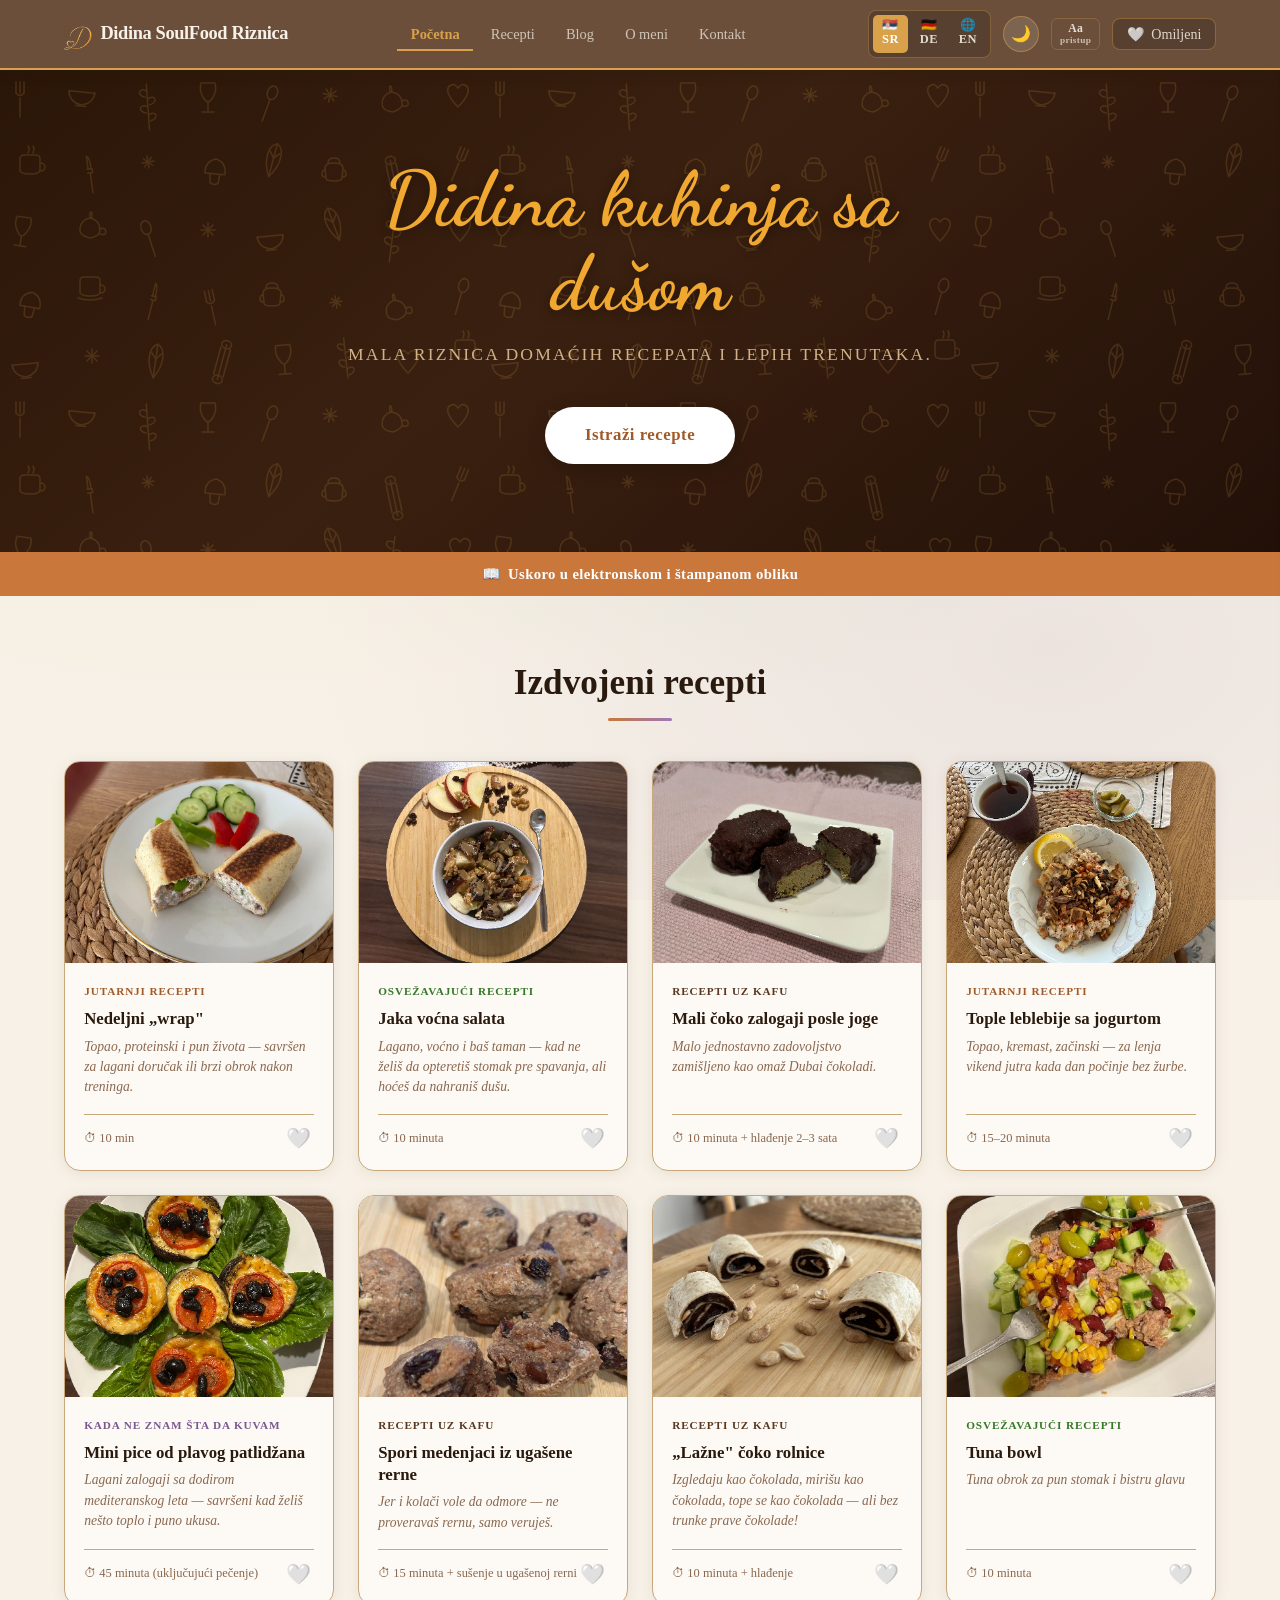
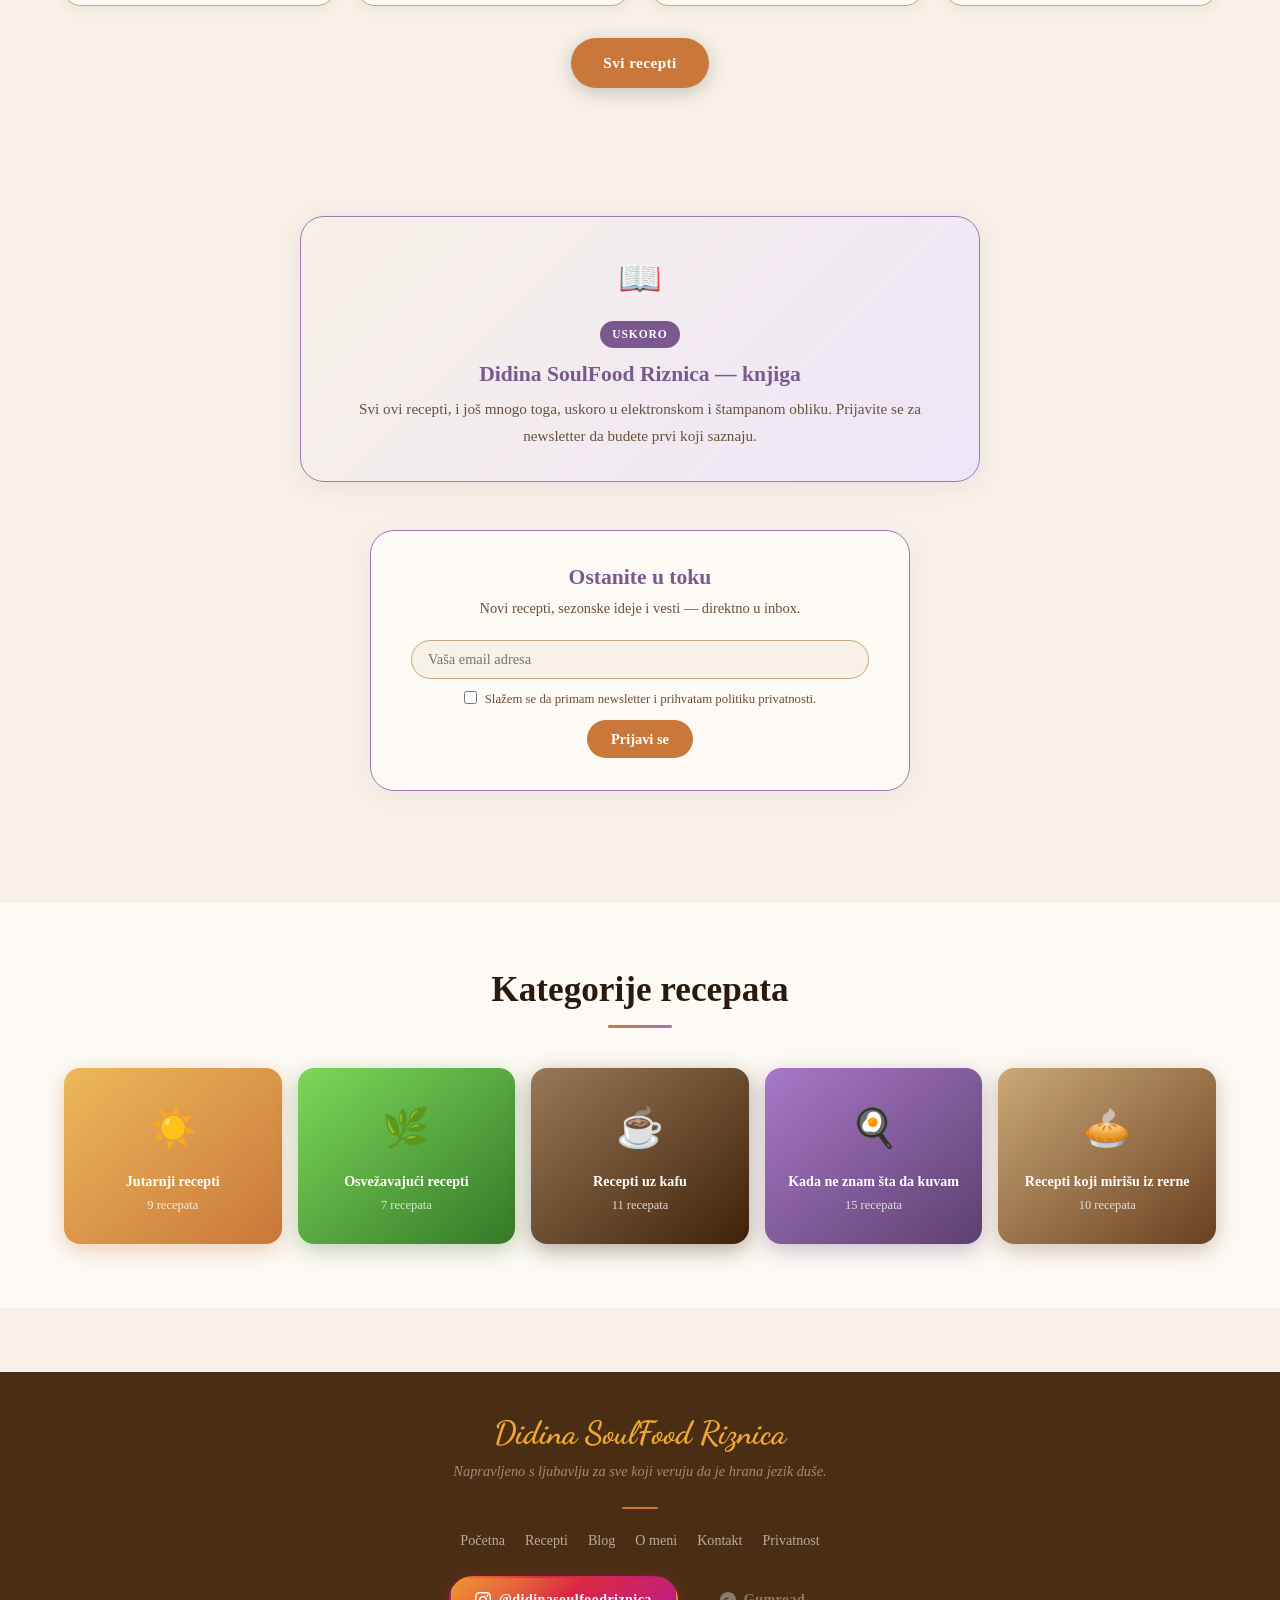
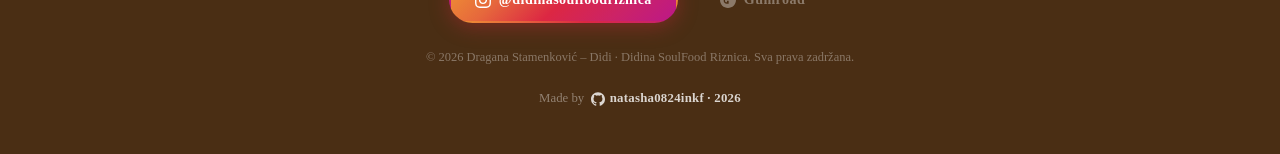
==== commit 815255cf: "deploy: natasha0824inkf/didina-soulfood-riznica@afbd0014fd5bbbe04908bf28327437394dbdb059" ====
--- a/index.html
+++ b/index.html
@@ -2,6 +2,8 @@
 <html lang="sr">
 <head>
   <meta charset="UTF-8">
+  <meta http-equiv="Cache-Control" content="no-cache, no-store, must-revalidate">
+  <meta http-equiv="Pragma" content="no-cache">
   <meta name="viewport" content="width=device-width, initial-scale=1.0">
   <title>Didina SoulFood Riznica</title>
   <meta name="description" content="Mala riznica domaćih recepata i lepih trenutaka.">
@@ -9,7 +11,7 @@
   <link rel="preconnect" href="https://fonts.gstatic.com" crossorigin>
   <link href="https://fonts.googleapis.com/css2?family=Dancing+Script:wght@700&display=swap" rel="stylesheet">
   <link rel="stylesheet" href="css/style.css?v=14">
-  <link rel="stylesheet" href="css/responsive.css?v=56d31d693832c841f459e941beb4d8471bcb9525">
+  <link rel="stylesheet" href="css/responsive.css?v=afbd0014fd5bbbe04908bf28327437394dbdb059">
   <script>if(localStorage.getItem('didina-theme')==='dark'||(!localStorage.getItem('didina-theme')&&window.matchMedia('(prefers-color-scheme:dark)').matches))document.documentElement.classList.add('dark-mode');</script>
   <style>.site-header{background:#6B4F3A;border-bottom:2px solid #D8A14A;position:sticky;top:0;z-index:100}.nav-links a{color:rgba(247,241,231,.72);border-bottom:2px solid transparent}.nav-links a.active{color:#D8A14A;border-bottom-color:#D8A14A;font-weight:600}html.dark-mode .site-header{background:#1A1208}</style>
 </head>
@@ -19,7 +21,7 @@
 <header class="site-header">
   <nav class="nav-container">
     <a href="index.html" class="nav-logo" aria-label="Didina SoulFood Riznica">
-      <img src="assets/images/logo.svg?v=56d31d693832c841f459e941beb4d8471bcb9525" alt="" class="nav-logo-img" aria-hidden="true">
+      <img src="assets/images/logo.svg?v=afbd0014fd5bbbe04908bf28327437394dbdb059" alt="" class="nav-logo-img" aria-hidden="true">
       <span class="nav-logo-main">Didina SoulFood Riznica</span>
     </a>
 
@@ -230,6 +232,6 @@
 
 <script src="js/translations.js?v=4"></script>
 <script src="js/recipes-data.js?v=3"></script>
-<script src="js/main.js?v=3"></script>
+<script src="js/main.js?v=4"></script>
 </body>
 </html>
--- a/css/style.css
+++ b/css/style.css
@@ -238,26 +238,55 @@
 .a11y-panel-note { font-size: .58rem; text-align: center; margin-top: .85rem; line-height: 1.4; color: #7a6248; }
 html.dark-mode .a11y-panel-note { color: #a89070; }
 
-/* Colorblind mode palette overrides */
-html.colorblind-mode {
-  --coral: #0072B2;
-  --teal: #E69F00;
-  --teal-dark: #CC8800;
-  --teal-bg: rgba(230,159,0,.12);
-}
-html.colorblind-mode .hero-cta,
-html.colorblind-mode .modal-fav-btn { background: #0072B2; }
-
-/* Focus (calm) mode */
+/* Colorblind mode — grayscale + contrast, works for all colorblind types */
+html.colorblind-mode { filter: grayscale(1) contrast(1.15); }
+/* Thicker borders so shape carries what color no longer does */
+html.colorblind-mode .recipe-card { border-width: 2px; }
+html.colorblind-mode .filter-btn  { border-width: 1.5px; }
+/* Underline links so color isn't the only signal */
+html.colorblind-mode a:not(.nav-logo):not(.nav-links a):not(.footer-nav a):not(.hero-cta):not(.favorites-btn) {
+  text-decoration: underline;
+}
+/* Active indicator on Aa button */
+html.colorblind-mode .a11y-btn { border-color: #555; }
+
+/* Fokus mod — real ADHD cognitive load reduction */
 html.fokus-mod *, html.fokus-mod *::before, html.fokus-mod *::after {
-  animation-duration: .001ms !important; transition-duration: .001ms !important;
-}
-html.fokus-mod .book-teaser-bar { display: none; }
-html.fokus-mod .section { padding-block: 2.5rem; }
+  animation: none !important; transition: none !important;
+}
+html.fokus-mod { font-size: 17px; }
+html.fokus-mod body { line-height: 2.0; letter-spacing: .015em; }
+/* Narrow, distraction-free reading column */
+html.fokus-mod .container { max-width: 720px; }
+/* Remove promotional noise and decorative clutter */
+html.fokus-mod .book-teaser-bar,
+html.fokus-mod .book-banner,
+html.fokus-mod .newsletter-section,
+html.fokus-mod .footer-social { display: none; }
+/* Smaller hero — not the point */
+html.fokus-mod .hero { min-height: 24vh; }
+/* 2-column grid — less overwhelming than 4 */
+html.fokus-mod .recipe-grid { grid-template-columns: repeat(2, 1fr) !important; gap: 2rem; }
+/* More breathing room between sections */
+html.fokus-mod .section { padding-block: 2rem 3.5rem; }
+html.fokus-mod .section + .section { border-top: 2px solid var(--border); }
+/* Bigger headings = clearer hierarchy */
+html.fokus-mod h2 { font-size: 1.7rem; margin-bottom: 1.25rem; }
+/* Kill hover lift — don't move things when reading */
+html.fokus-mod .recipe-card:hover { transform: none; box-shadow: var(--shadow-sm); }
+/* Strong focus rings for keyboard navigation */
+html.fokus-mod *:focus-visible {
+  outline: 3px solid var(--coral) !important;
+  outline-offset: 4px !important;
+}
+/* Underline links for clarity */
+html.fokus-mod a:not(.hero-cta):not(.nav-logo):not(.favorites-btn) { text-decoration: underline; }
+/* Active indicator on Aa button */
+html.fokus-mod .a11y-btn { border-color: var(--coral); }
 
 /* Dynamic font size */
-html[data-font-size="sm"] { font-size: 14px; }
-html[data-font-size="lg"] { font-size: 19px; }
+html[data-font-size="sm"] { font-size: 13px; }
+html[data-font-size="lg"] { font-size: 20px; }
 
 /* Favorites button */
 .favorites-btn {
